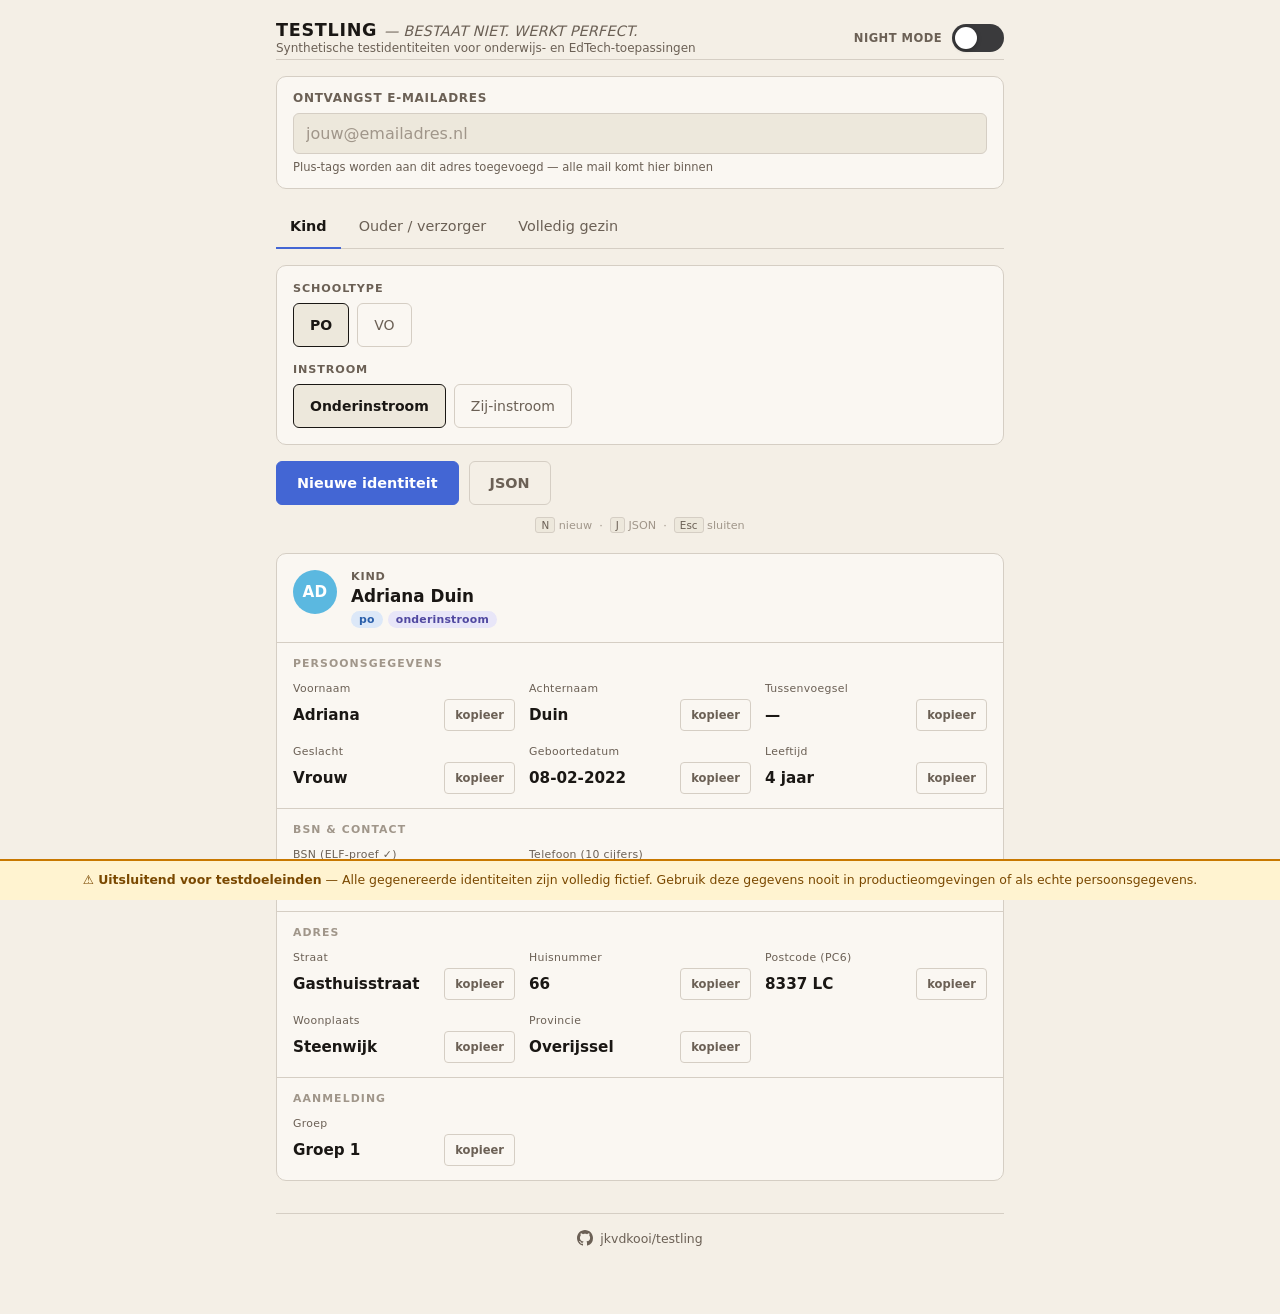
==== index.html @ 6136b70b "initial webapp" ====
<!DOCTYPE html>
<html lang="nl">
<head>
  <meta charset="UTF-8">
  <meta name="viewport" content="width=device-width, initial-scale=1.0">
  <meta name="description" content="Testling — Synthetische Nederlandse testidentiteiten voor onderwijs- en EdTech-toepassingen. Uitsluitend bedoeld voor testdoeleinden.">
  <meta name="theme-color" content="#111214">
  <meta name="color-scheme" content="dark">

  <!-- PWA / iOS -->
  <meta name="mobile-web-app-capable" content="yes">
  <meta name="apple-mobile-web-app-capable" content="yes">
  <meta name="apple-mobile-web-app-status-bar-style" content="black-translucent">
  <meta name="apple-mobile-web-app-title" content="Testling">

  <title>Testling — Bestaat niet. Werkt perfect.</title>
  <link rel="stylesheet" href="style.css">
  <script>
    // Thema instellen vóór eerste render — voorkomt flash
    document.documentElement.dataset.thema =
      localStorage.getItem('testling_thema') ||
      ((new Date().getHours() >= 19 || new Date().getHours() < 7)
        ? 'donker'
        : (window.matchMedia('(prefers-color-scheme: dark)').matches ? 'donker' : 'licht'));
  </script>
</head>
<body>

<div class="wrapper">

  <!-- Koptekst -->
  <header class="app-header">
    <div>
      <h1 class="app-titel">Testling <span class="app-tagline">— Bestaat niet. Werkt perfect.</span></h1>
      <p class="app-subtitel">Synthetische testidentiteiten voor onderwijs- en EdTech-toepassingen</p>
    </div>
    <label class="thema-toggle" aria-label="Night mode">
      <input type="checkbox" id="btnThema" class="thema-toggle__input">
      <span class="thema-toggle__label">Night mode</span>
      <span class="thema-toggle__track" aria-hidden="true">
        <span class="thema-toggle__knop"></span>
      </span>
    </label>
  </header>

  <main>

  <!-- E-mail configuratie -->
  <div class="email-config">
    <label for="basisEmail">Ontvangst e-mailadres</label>
    <input
      type="email"
      id="basisEmail"
      placeholder="jouw@emailadres.nl"
      autocomplete="email"
      inputmode="email"
      spellcheck="false"
    >
    <p class="email-hint">
      Plus-tags worden aan dit adres toegevoegd — alle mail komt hier binnen
    </p>
  </div>

  <!-- Tabs -->
  <nav class="tabs" role="tablist" aria-label="Identiteitstype">
    <button class="tab tab--actief" role="tab" data-tab="kind"  aria-selected="true">Kind</button>
    <button class="tab"             role="tab" data-tab="ouder" aria-selected="false">Ouder / verzorger</button>
    <button class="tab"             role="tab" data-tab="gezin" aria-selected="false">Volledig gezin</button>
  </nav>

  <!-- Opties -->
  <div class="opties-kaart" role="group" aria-label="Opties">

    <!-- Schooltype -->
    <div class="optie-groep optie-groep--school" id="grpSchooltype">
      <span class="optie-label">Schooltype</span>
      <div class="toggle-groep" role="group" aria-label="Schooltype">
        <button class="toggle toggle--actief" data-groep="schooltype" data-waarde="po" aria-pressed="true">PO</button>
        <button class="toggle"                data-groep="schooltype" data-waarde="vo" aria-pressed="false">VO</button>
      </div>
    </div>

    <!-- Instroom -->
    <div class="optie-groep optie-groep--school" id="grpInstroom">
      <span class="optie-label">Instroom</span>
      <div class="toggle-groep" role="group" aria-label="Instroomtype">
        <button class="toggle toggle--actief" data-groep="instroom" data-waarde="onder" aria-pressed="true">Onderinstroom</button>
        <button class="toggle"                data-groep="instroom" data-waarde="zij"   aria-pressed="false">Zij-instroom</button>
      </div>
    </div>

    <!-- Aantal ouders (alleen gezin) -->
    <div class="optie-groep optie-groep--gezin" id="grpOuders" hidden>
      <span class="optie-label">Aantal ouders</span>
      <div class="toggle-groep" role="group" aria-label="Aantal ouders">
        <button class="toggle"                data-groep="ouders" data-waarde="1" aria-pressed="false">1 ouder</button>
        <button class="toggle toggle--actief" data-groep="ouders" data-waarde="2" aria-pressed="true">2 ouders</button>
      </div>
    </div>

    <!-- Biologische koppeling (alleen gezin) -->
    <div class="optie-groep optie-groep--gezin" id="grpBiologisch" hidden>
      <span class="optie-label">Biologische koppeling</span>
      <div class="toggle-groep" role="group" aria-label="Biologische koppeling">
        <button class="toggle toggle--actief" data-groep="biologisch" data-waarde="ja"  aria-pressed="true">Biologisch</button>
        <button class="toggle"                data-groep="biologisch" data-waarde="nee" aria-pressed="false">Niet-biologisch</button>
      </div>
    </div>

  </div>

  <!-- Actie-knoppen boven output -->
  <div class="acties">
    <button id="btnNieuw" class="btn btn--primair">Nieuwe identiteit</button>
    <button id="btnJSON"  class="btn btn--secundair">JSON</button>
  </div>

  <!-- Toetsenbord-hint (verborgen op touch-apparaten via CSS niet nodig; gewoon tonen) -->
  <p class="keyboard-hint" aria-hidden="true">
    <kbd>N</kbd> nieuw &nbsp;·&nbsp; <kbd>J</kbd> JSON &nbsp;·&nbsp; <kbd>Esc</kbd> sluiten
  </p>

  <!-- Output -->
  <section id="output" aria-live="polite" aria-label="Gegenereerde identiteit">
    <!-- Kaarten worden hier door main.js ingevuld -->
  </section>

  </main>

  <!-- Footer -->
  <footer class="app-footer">
    <a
      href="https://github.com/jkvdkooi/testling"
      class="footer-link"
      target="_blank"
      rel="noopener noreferrer"
    >
      <svg class="footer-icon" viewBox="0 0 16 16" aria-hidden="true" focusable="false">
        <path d="M8 0C3.58 0 0 3.58 0 8c0 3.54 2.29 6.53 5.47 7.59.4.07.55-.17.55-.38
          0-.19-.01-.82-.01-1.49-2.01.37-2.53-.49-2.69-.94-.09-.23-.48-.94-.82-1.13
          -.28-.15-.68-.52-.01-.53.63-.01 1.08.58 1.23.82.72 1.21 1.87.87 2.33.66
          .07-.52.28-.87.51-1.07-1.78-.2-3.64-.89-3.64-3.95 0-.87.31-1.59.82-2.15
          -.08-.2-.36-1.02.08-2.12 0 0 .67-.21 2.2.82.64-.18 1.32-.27 2-.27
          .68 0 1.36.09 2 .27 1.53-1.04 2.2-.82 2.2-.82.44 1.1.16 1.92.08 2.12
          .51.56.82 1.27.82 2.15 0 3.07-1.87 3.75-3.65 3.95.29.25.54.73.54 1.48
          0 1.07-.01 1.93-.01 2.2 0 .21.15.46.55.38A8.013 8.013 0 0016 8c0-4.42-3.58-8-8-8z"/>
      </svg>
      jkvdkooi/testling
    </a>
  </footer>

</div><!-- /wrapper -->

<!-- Productiewaarschuwing -->
<div class="productie-waarschuwing" role="note">
  <strong>⚠ Uitsluitend voor testdoeleinden</strong> — Alle gegenereerde identiteiten zijn volledig fictief. Gebruik deze gegevens nooit in productieomgevingen of als echte persoonsgegevens.
</div>

<!-- JSON-modal -->
<div
  id="jsonModal"
  class="modal-overlay"
  role="dialog"
  aria-modal="true"
  aria-labelledby="jsonModalTitel"
  aria-hidden="true"
  hidden
>
  <div class="modal">
    <div class="modal-header">
      <h2 id="jsonModalTitel">JSON</h2>
      <button id="jsonSluit" class="modal-sluit" aria-label="Sluiten">✕</button>
    </div>
    <div class="modal-body">
      <pre id="jsonTekst" class="modal-json"></pre>
    </div>
    <div class="modal-footer">
      <button id="jsonKopieer" class="btn btn--primair">Kopieer JSON</button>
    </div>
  </div>
</div>

<script type="module" src="src/main.js"></script>
</body>
</html>
---- style.css ----
/* ============================================================
   Testling — stylesheet
   Mobile-first · Dark theme · Cross-browser
   ============================================================ */

/* ── Custom properties ──────────────────────────────────────── */
:root {
  color-scheme: dark light;

  --bg:           #111214;
  --surface:      #1a1c20;
  --surface-2:    #22252b;
  --border:       #2c2f38;
  --text:         #e8eaf0;
  --text-muted:   #7b8090;
  --text-dim:     #4a4f5e;
  --accent:       #5b7cf6;
  --accent-hover: #4a68e0;
  --success:      #3ecf8e;
  --danger:       #e05b5b;

  --radius:    10px;
  --radius-sm:  6px;
  --radius-xs:  4px;

  --font: -apple-system, BlinkMacSystemFont, 'Segoe UI', system-ui,
          'Helvetica Neue', Arial, sans-serif;

  --max-breedte: 760px;
  --pad:         16px;
}

/* ── Licht thema (zand/warm) ─────────────────────────────────── */
[data-thema="licht"] {
  color-scheme: light;

  --bg:           #f4efe6;
  --surface:      #faf7f2;
  --surface-2:    #ede8dc;
  --border:       #d5cec4;
  --text:         #1a1714;
  --text-muted:   #6b6055;
  --text-dim:     #a0968a;
  --accent:       #4366d4;
  --accent-hover: #3356c4;
  --success:      #1a8a5e;
  --danger:       #c03030;
}

/* ── Reset ───────────────────────────────────────────────────── */
*, *::before, *::after { box-sizing: border-box; margin: 0; padding: 0; }

/* Zorg dat [hidden] altijd wint, ook van display:flex regels */
[hidden] { display: none !important; }

html {
  font-size: 16px;
  -webkit-text-size-adjust: 100%;
  text-size-adjust: 100%;
  scroll-behavior: smooth;
}

body {
  font-family: var(--font);
  background: var(--bg);
  color: var(--text);
  min-height: 100dvh;
  padding-bottom: 60px; /* ruimte voor vaste productiewaarschuwing */
}

/* ── Layout wrapper ──────────────────────────────────────────── */
.wrapper {
  max-width: var(--max-breedte);
  margin: 0 auto;
  padding: 0 var(--pad);
}

/* ── Koptekst ────────────────────────────────────────────────── */
.app-header {
  padding: 20px 0 4px;
  border-bottom: 1px solid var(--border);
  margin-bottom: 0;
  display: flex;
  align-items: center;
  justify-content: space-between;
  gap: 12px;
}

.app-titel {
  font-size: 1.1rem;
  font-weight: 700;
  letter-spacing: .04em;
  color: var(--text);
  text-transform: uppercase;
}

.app-tagline {
  font-size: .9rem;
  font-weight: 500;
  font-style: italic;
  color: var(--text-muted);
  letter-spacing: .01em;
}

.app-subtitel {
  font-size: .75rem;
  color: var(--text-muted);
  margin-top: 1px;
}

.thema-toggle {
  display: flex;
  align-items: center;
  gap: 10px;
  cursor: pointer;
  flex-shrink: 0;
  user-select: none;
}

.thema-toggle__input {
  position: absolute;
  opacity: 0;
  width: 0;
  height: 0;
  pointer-events: none;
}

.thema-toggle__label {
  font-size: .72rem;
  font-weight: 600;
  letter-spacing: .04em;
  color: var(--text-muted);
  text-transform: uppercase;
  white-space: nowrap;
}

.thema-toggle__track {
  position: relative;
  display: inline-flex;
  width: 52px;
  height: 28px;
  border-radius: 14px;
  background: #3a3a3c;
  transition: background .25s;
  flex-shrink: 0;
}

.thema-toggle__knop {
  position: absolute;
  top: 3px;
  left: 3px;
  width: 22px;
  height: 22px;
  border-radius: 50%;
  background: #fff;
  box-shadow: 0 1px 4px rgba(0,0,0,.35);
  transition: transform .25s cubic-bezier(.4,0,.2,1);
  display: flex;
  align-items: center;
  justify-content: center;
}

/* Checked = donker thema: knop schuift rechts, track groen */
.thema-toggle__input:checked ~ .thema-toggle__track {
  background: #30a46c;
}

.thema-toggle__input:checked ~ .thema-toggle__track .thema-toggle__knop {
  transform: translateX(24px);
}

.thema-toggle:hover .thema-toggle__track {
  filter: brightness(1.1);
}

.thema-toggle__input:focus-visible ~ .thema-toggle__track {
  outline: 2px solid var(--accent);
  outline-offset: 2px;
}

/* ── E-mail configuratie ─────────────────────────────────────── */
.email-config {
  background: var(--surface);
  border: 1px solid var(--border);
  border-radius: var(--radius);
  padding: 14px 16px;
  margin-top: 16px;
}

.email-config label {
  display: block;
  font-size: .75rem;
  font-weight: 600;
  color: var(--text-muted);
  text-transform: uppercase;
  letter-spacing: .06em;
  margin-bottom: 8px;
}

.email-config input[type="email"] {
  width: 100%;
  background: var(--surface-2);
  border: 1px solid var(--border);
  border-radius: var(--radius-sm);
  color: var(--text);
  font-family: var(--font);
  font-size: 1rem;
  padding: 10px 12px;
  outline: none;
  -webkit-appearance: none;
  appearance: none;
  transition: border-color .15s;
}

.email-config input[type="email"]:focus {
  border-color: var(--accent);
}

.email-config input[type="email"]::placeholder {
  color: var(--text-dim);
}

.email-hint {
  font-size: .72rem;
  color: var(--text-muted);
  margin-top: 6px;
}

/* ── Tabs ────────────────────────────────────────────────────── */
.tabs {
  display: flex;
  gap: 4px;
  margin-top: 16px;
  border-bottom: 1px solid var(--border);
  padding-bottom: 0;
}

.tab {
  background: none;
  border: none;
  border-bottom: 2px solid transparent;
  color: var(--text-muted);
  cursor: pointer;
  font-family: var(--font);
  font-size: .9rem;
  font-weight: 500;
  padding: 10px 14px 11px;
  margin-bottom: -1px;
  border-radius: var(--radius-xs) var(--radius-xs) 0 0;
  transition: color .15s, border-color .15s;
  white-space: nowrap;
  -webkit-tap-highlight-color: transparent;
  min-height: 44px; /* touch target */
}

.tab:hover { color: var(--text); }

.tab--actief {
  color: var(--text);
  border-bottom-color: var(--accent);
  font-weight: 600;
}

/* ── Opties-kaart ────────────────────────────────────────────── */
.opties-kaart {
  background: var(--surface);
  border: 1px solid var(--border);
  border-radius: var(--radius);
  padding: 16px;
  margin-top: 16px;
  display: flex;
  flex-direction: column;
  gap: 16px;
}

.optie-groep {
  display: flex;
  flex-direction: column;
  gap: 8px;
}

.optie-label {
  font-size: .7rem;
  font-weight: 700;
  letter-spacing: .08em;
  color: var(--text-muted);
  text-transform: uppercase;
}

/* Toggle-knoppen */
.toggle-groep {
  display: flex;
  flex-wrap: wrap;
  gap: 8px;
}

.toggle {
  background: none;
  border: 1px solid var(--border);
  border-radius: var(--radius-sm);
  color: var(--text-muted);
  cursor: pointer;
  font-family: var(--font);
  font-size: .875rem;
  font-weight: 500;
  padding: 8px 16px;
  min-height: 44px;
  transition: background .15s, border-color .15s, color .15s;
  -webkit-tap-highlight-color: transparent;
}

.toggle:hover {
  border-color: var(--text-muted);
  color: var(--text);
}

.toggle--actief {
  background: var(--surface-2);
  border-color: var(--text);
  color: var(--text);
  font-weight: 600;
}

/* ── Actie-knoppen ───────────────────────────────────────────── */
.acties {
  display: flex;
  gap: 10px;
  margin-top: 16px;
  flex-wrap: wrap;
}

.btn {
  border: 1px solid var(--border);
  border-radius: var(--radius-sm);
  cursor: pointer;
  font-family: var(--font);
  font-size: .9rem;
  font-weight: 600;
  padding: 11px 20px;
  min-height: 44px;
  transition: background .15s, border-color .15s, color .15s;
  -webkit-tap-highlight-color: transparent;
}

.btn--primair {
  background: var(--accent);
  border-color: var(--accent);
  color: #fff;
}

.btn--primair:hover {
  background: var(--accent-hover);
  border-color: var(--accent-hover);
}

.btn--secundair {
  background: none;
  color: var(--text-muted);
}

.btn--secundair:hover {
  border-color: var(--text-muted);
  color: var(--text);
}

/* ── Identiteitskaarten ──────────────────────────────────────── */
#output {
  margin-top: 20px;
  display: flex;
  flex-direction: column;
  gap: 16px;
}

.kaart {
  background: var(--surface);
  border: 1px solid var(--border);
  border-radius: var(--radius);
  overflow: hidden;
}

/* Kaart-header */
.kaart-header {
  display: flex;
  align-items: flex-start;
  gap: 14px;
  padding: 16px 16px 14px;
  border-bottom: 1px solid var(--border);
}

.avatar {
  width: 44px;
  height: 44px;
  border-radius: 50%;
  display: flex;
  align-items: center;
  justify-content: center;
  font-size: .95rem;
  font-weight: 700;
  color: #fff;
  flex-shrink: 0;
  letter-spacing: .02em;
  user-select: none;
}

.kaart-header-info {
  display: flex;
  flex-direction: column;
  gap: 3px;
  min-width: 0;
}

.kaart-type {
  font-size: .7rem;
  font-weight: 600;
  letter-spacing: .07em;
  color: var(--text-muted);
  text-transform: uppercase;
}

.kaart-naam {
  font-size: 1.05rem;
  font-weight: 700;
  color: var(--text);
  white-space: nowrap;
  overflow: hidden;
  text-overflow: ellipsis;
}

.kaart-badges {
  display: flex;
  flex-wrap: wrap;
  gap: 5px;
  margin-top: 2px;
}

.badge {
  font-size: .68rem;
  font-weight: 600;
  padding: 2px 8px;
  border-radius: 20px;
  text-transform: lowercase;
  letter-spacing: .02em;
}

.badge--school   { background: #1e3a5f; color: #6aa3f5; }
.badge--instroom { background: #2a2a40; color: #9a8cf0; }
.badge--relatie  { background: #1e3a2e; color: #5ecb8a; }

/* Kaart-secties */
.kaart-sectie {
  padding: 14px 16px;
  border-bottom: 1px solid var(--border);
}

.kaart-sectie:last-child {
  border-bottom: none;
}

.sectie-titel {
  display: block;
  font-size: .68rem;
  font-weight: 700;
  letter-spacing: .1em;
  color: var(--text-dim);
  text-transform: uppercase;
  margin-bottom: 12px;
}

/* Veld-grid: 1 kolom op mobiel */
.veld-grid {
  display: grid;
  grid-template-columns: 1fr;
  gap: 14px;
}

/* 3 kolommen op grotere schermen */
@media (min-width: 560px) {
  .veld-grid {
    grid-template-columns: repeat(3, 1fr);
  }
  .veld--vol {
    grid-column: 1 / -1;
  }
}

.veld {
  display: flex;
  flex-direction: column;
  gap: 4px;
  min-width: 0;
}

.veld-label {
  font-size: .68rem;
  color: var(--text-muted);
  letter-spacing: .03em;
}

.veld-rij {
  display: flex;
  align-items: center;
  gap: 8px;
  min-width: 0;
}

.veld-waarde {
  font-size: .95rem;
  font-weight: 600;
  color: var(--text);
  flex: 1;
  min-width: 0;
  overflow-wrap: break-word;
  word-break: break-all;
}

/* Kopieer-knoppen */
.kopieer-btn {
  background: none;
  border: 1px solid var(--border);
  border-radius: var(--radius-xs);
  color: var(--text-muted);
  cursor: pointer;
  font-family: var(--font);
  font-size: .72rem;
  font-weight: 600;
  padding: 4px 10px;
  white-space: nowrap;
  flex-shrink: 0;
  transition: background .12s, border-color .12s, color .12s;
  min-height: 32px;
  -webkit-tap-highlight-color: transparent;
}

.kopieer-btn:hover {
  border-color: var(--text-muted);
  color: var(--text);
}

.kopieer-btn.gekopieerd {
  background: #1a3d2b;
  border-color: var(--success);
  color: var(--success);
}

.kopieer-btn.fout {
  background: #3d1a1a;
  border-color: var(--danger);
  color: var(--danger);
}

/* ── JSON-modal ───────────────────────────────────────────────── */
.modal-overlay {
  position: fixed;
  inset: 0;
  background: rgba(0, 0, 0, .7);
  display: flex;
  align-items: flex-end; /* onderaan op mobiel */
  justify-content: center;
  z-index: 100;
  padding: 0;
}

@media (min-width: 560px) {
  .modal-overlay {
    align-items: center;
    padding: 20px;
  }
}

.modal {
  background: var(--surface);
  border: 1px solid var(--border);
  border-radius: var(--radius) var(--radius) 0 0;
  width: 100%;
  max-width: var(--max-breedte);
  max-height: 80dvh;
  display: flex;
  flex-direction: column;
}

@media (min-width: 560px) {
  .modal {
    border-radius: var(--radius);
    max-height: 75vh;
  }
}

.modal-header {
  display: flex;
  align-items: center;
  justify-content: space-between;
  padding: 14px 16px;
  border-bottom: 1px solid var(--border);
  flex-shrink: 0;
}

.modal-header h2 {
  font-size: .9rem;
  font-weight: 600;
}

.modal-sluit {
  background: none;
  border: none;
  color: var(--text-muted);
  cursor: pointer;
  font-size: 1.3rem;
  line-height: 1;
  padding: 4px 8px;
  border-radius: var(--radius-xs);
  min-height: 36px;
  min-width: 36px;
  display: flex;
  align-items: center;
  justify-content: center;
}

.modal-sluit:hover { color: var(--text); }

.modal-body {
  overflow-y: auto;
  flex: 1;
  padding: 14px 16px;
  overscroll-behavior: contain;
}

.modal-json {
  font-family: 'SFMono-Regular', Consolas, 'Liberation Mono', Menlo, monospace;
  font-size: .78rem;
  line-height: 1.6;
  color: var(--text);
  white-space: pre-wrap;
  word-break: break-all;
}

.modal-footer {
  display: flex;
  justify-content: flex-end;
  padding: 12px 16px;
  border-top: 1px solid var(--border);
  flex-shrink: 0;
}

/* ── Scheidingslijn ───────────────────────────────────────────── */
.scheidingslijn {
  height: 1px;
  background: var(--border);
  margin: 0 16px;
}

/* ── Toetsenbord-hint ────────────────────────────────────────── */
.keyboard-hint {
  font-size: .7rem;
  color: var(--text-dim);
  text-align: center;
  margin-top: 12px;
  user-select: none;
}

kbd {
  display: inline-block;
  background: var(--surface-2);
  border: 1px solid var(--border);
  border-radius: 3px;
  font-family: var(--font);
  font-size: .65rem;
  padding: 1px 5px;
  color: var(--text-muted);
}

/* ── Focus zichtbaarheid (toegankelijkheid) ──────────────────── */
:focus-visible {
  outline: 2px solid var(--accent);
  outline-offset: 2px;
}

/* ── Scrollbar ───────────────────────────────────────────────── */
/* Standaard (Firefox, Chrome 121+) */
* {
  scrollbar-width: thin;
  scrollbar-color: var(--border) transparent;
}

/* Webkit/Blink fallback */
::-webkit-scrollbar { width: 6px; height: 6px; }
::-webkit-scrollbar-track { background: transparent; }
::-webkit-scrollbar-thumb { background: var(--border); border-radius: 3px; }

/* ── App-footer ───────────────────────────────────────────────── */
.app-footer {
  margin-top: 32px;
  padding: 16px 0 8px;
  border-top: 1px solid var(--border);
  display: flex;
  justify-content: center;
}

.footer-link {
  display: inline-flex;
  align-items: center;
  gap: 7px;
  color: var(--text-muted);
  font-size: .78rem;
  font-weight: 500;
  text-decoration: none;
  transition: color .15s;
}

.footer-link:hover {
  color: var(--text);
}

.footer-icon {
  width: 16px;
  height: 16px;
  fill: currentColor;
  flex-shrink: 0;
}

/* ── Productiewaarschuwing ───────────────────────────────── */
.productie-waarschuwing {
  background: #2a1a00;
  border-top: 2px solid #c87800;
  color: #f0a830;
  font-size: .78rem;
  line-height: 1.5;
  padding: 10px 16px;
  text-align: center;
  position: fixed;
  bottom: 0;
  left: 0;
  right: 0;
  z-index: 50;
}

.productie-waarschuwing strong {
  font-weight: 700;
}

/* ── Licht thema — component-overrides ──────────────────────── */
[data-thema="licht"] .badge--school   { background: #dce8f8; color: #2a5faa; }
[data-thema="licht"] .badge--instroom { background: #e8e6f8; color: #5048a0; }
[data-thema="licht"] .badge--relatie  { background: #d6f0e4; color: #1a7a4a; }

[data-thema="licht"] .kopieer-btn.gekopieerd {
  background: #d4f0e4;
  border-color: #2a9a6a;
  color: #1a6a46;
}

[data-thema="licht"] .kopieer-btn.fout {
  background: #fde0e0;
  border-color: #b03030;
  color: #802020;
}

[data-thema="licht"] .modal-overlay {
  background: rgba(0, 0, 0, .35);
}

[data-thema="licht"] .productie-waarschuwing {
  background: #fff3d0;
  color: #7a4800;
}
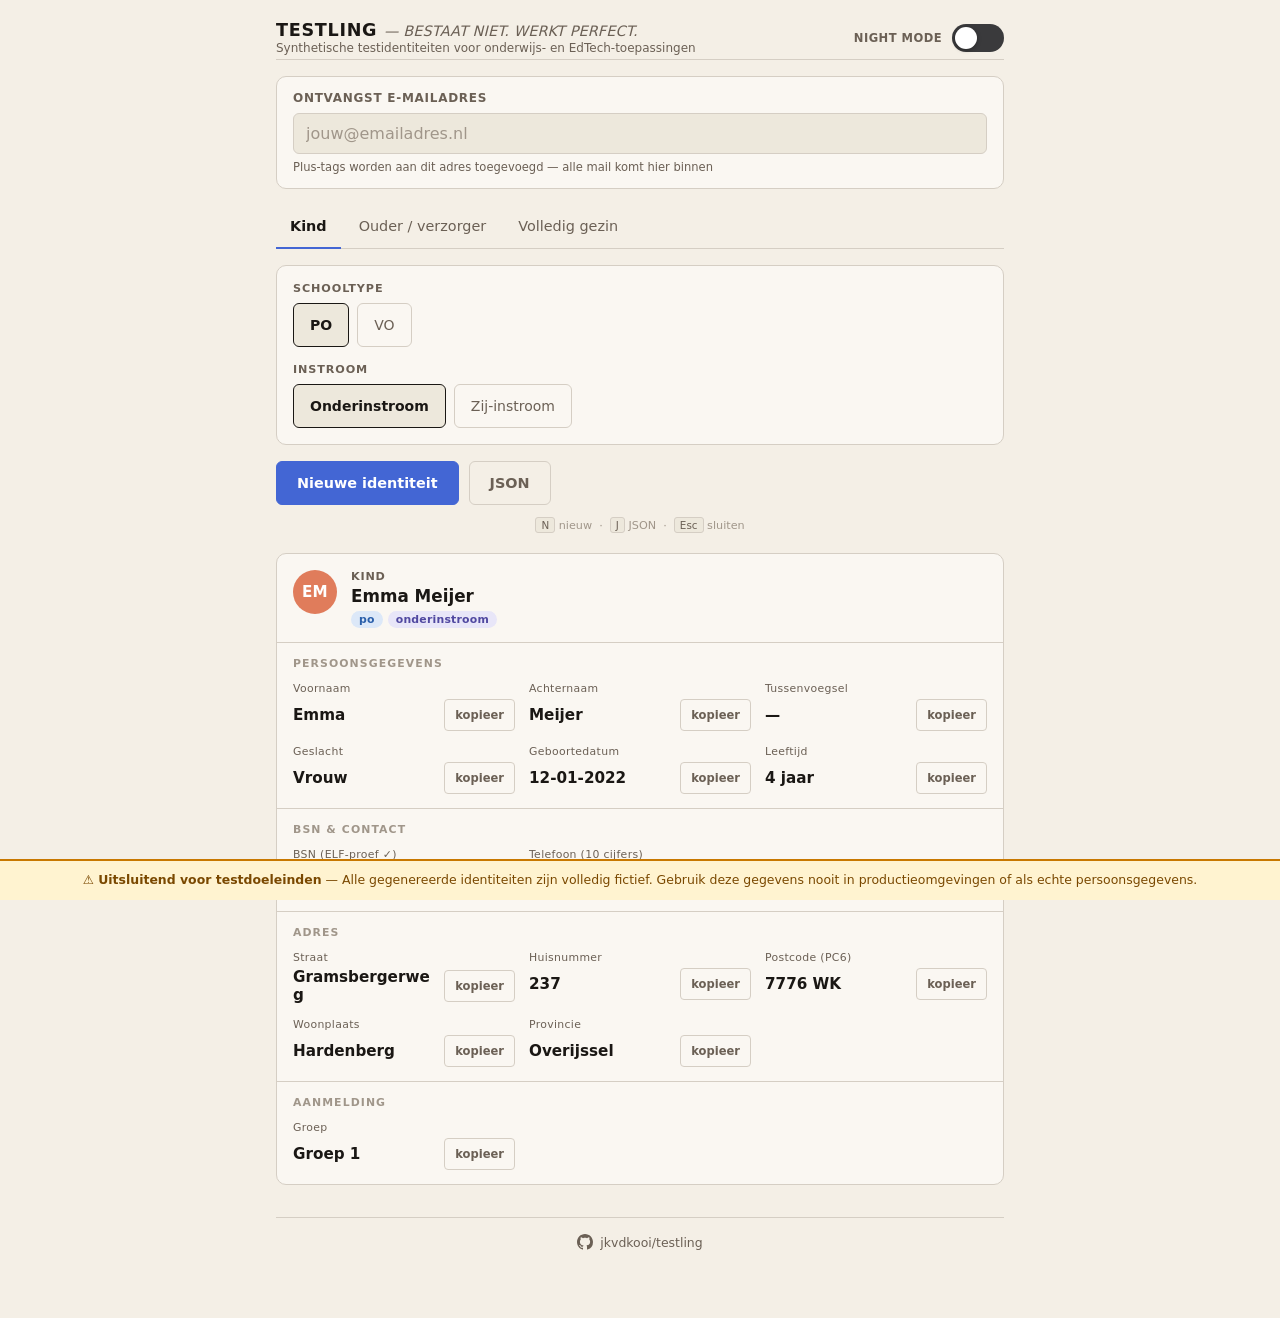
==== commit 53443a36: "fix: browser-caching afgevangen via importmap + versienummer Probleem: browser cachet ES-modules in " ====
--- a/index.html
+++ b/index.html
@@ -14,7 +14,30 @@
   <meta name="apple-mobile-web-app-title" content="Testling">
 
   <title>Testling — Bestaat niet. Werkt perfect.</title>
-  <link rel="stylesheet" href="style.css">
+  <!-- Cache-busting: verhoog v= bij elke release -->
+  <link rel="stylesheet" href="style.css?v=3">
+
+  <!-- Import map: zorgt dat browser altijd de geversioneerde modules laadt -->
+  <script type="importmap">
+  {
+    "imports": {
+      "/src/main.js":                    "/src/main.js?v=3",
+      "/src/ui/render.js":               "/src/ui/render.js?v=3",
+      "/src/ui/copy.js":                 "/src/ui/copy.js?v=3",
+      "/src/generators/person.js":       "/src/generators/person.js?v=3",
+      "/src/generators/gezin.js":        "/src/generators/gezin.js?v=3",
+      "/src/generators/bsn.js":          "/src/generators/bsn.js?v=3",
+      "/src/generators/iban.js":         "/src/generators/iban.js?v=3",
+      "/src/generators/address.js":      "/src/generators/address.js?v=3",
+      "/src/generators/phone.js":        "/src/generators/phone.js?v=3",
+      "/src/generators/email.js":        "/src/generators/email.js?v=3",
+      "/src/utils.js":                   "/src/utils.js?v=3",
+      "/data/namen.js":                  "/data/namen.js?v=3",
+      "/data/adressen.js":               "/data/adressen.js?v=3"
+    }
+  }
+  </script>
+
   <script>
     // Thema instellen vóór eerste render — voorkomt flash
     document.documentElement.dataset.thema =
@@ -180,6 +203,6 @@
   </div>
 </div>
 
-<script type="module" src="src/main.js"></script>
+<script type="module" src="src/main.js?v=3"></script>
 </body>
 </html>
--- a/style.css
+++ b/style.css
@@ -481,6 +481,21 @@
   .veld--vol {
     grid-column: 1 / -1;
   }
+
+  /* 2-kolom variant: rij 1 = BSN + Telefoon, rij 2 = IBAN + Bank */
+  .veld-grid--2col {
+    grid-template-columns: repeat(2, 1fr);
+  }
+}
+
+/* Monospace veld-waarde: voor IBAN, geen agressief afbreken */
+.veld--mono .veld-waarde {
+  font-family: 'SFMono-Regular', Consolas, 'Liberation Mono', Menlo, monospace;
+  font-size: .88rem;
+  letter-spacing: .03em;
+  word-break: normal;
+  overflow-wrap: break-word;
+  white-space: nowrap;
 }
 
 .veld {
@@ -509,8 +524,8 @@
   color: var(--text);
   flex: 1;
   min-width: 0;
-  overflow-wrap: break-word;
-  word-break: break-all;
+  overflow-wrap: anywhere;
+  word-break: normal;
 }
 
 /* Kopieer-knoppen */
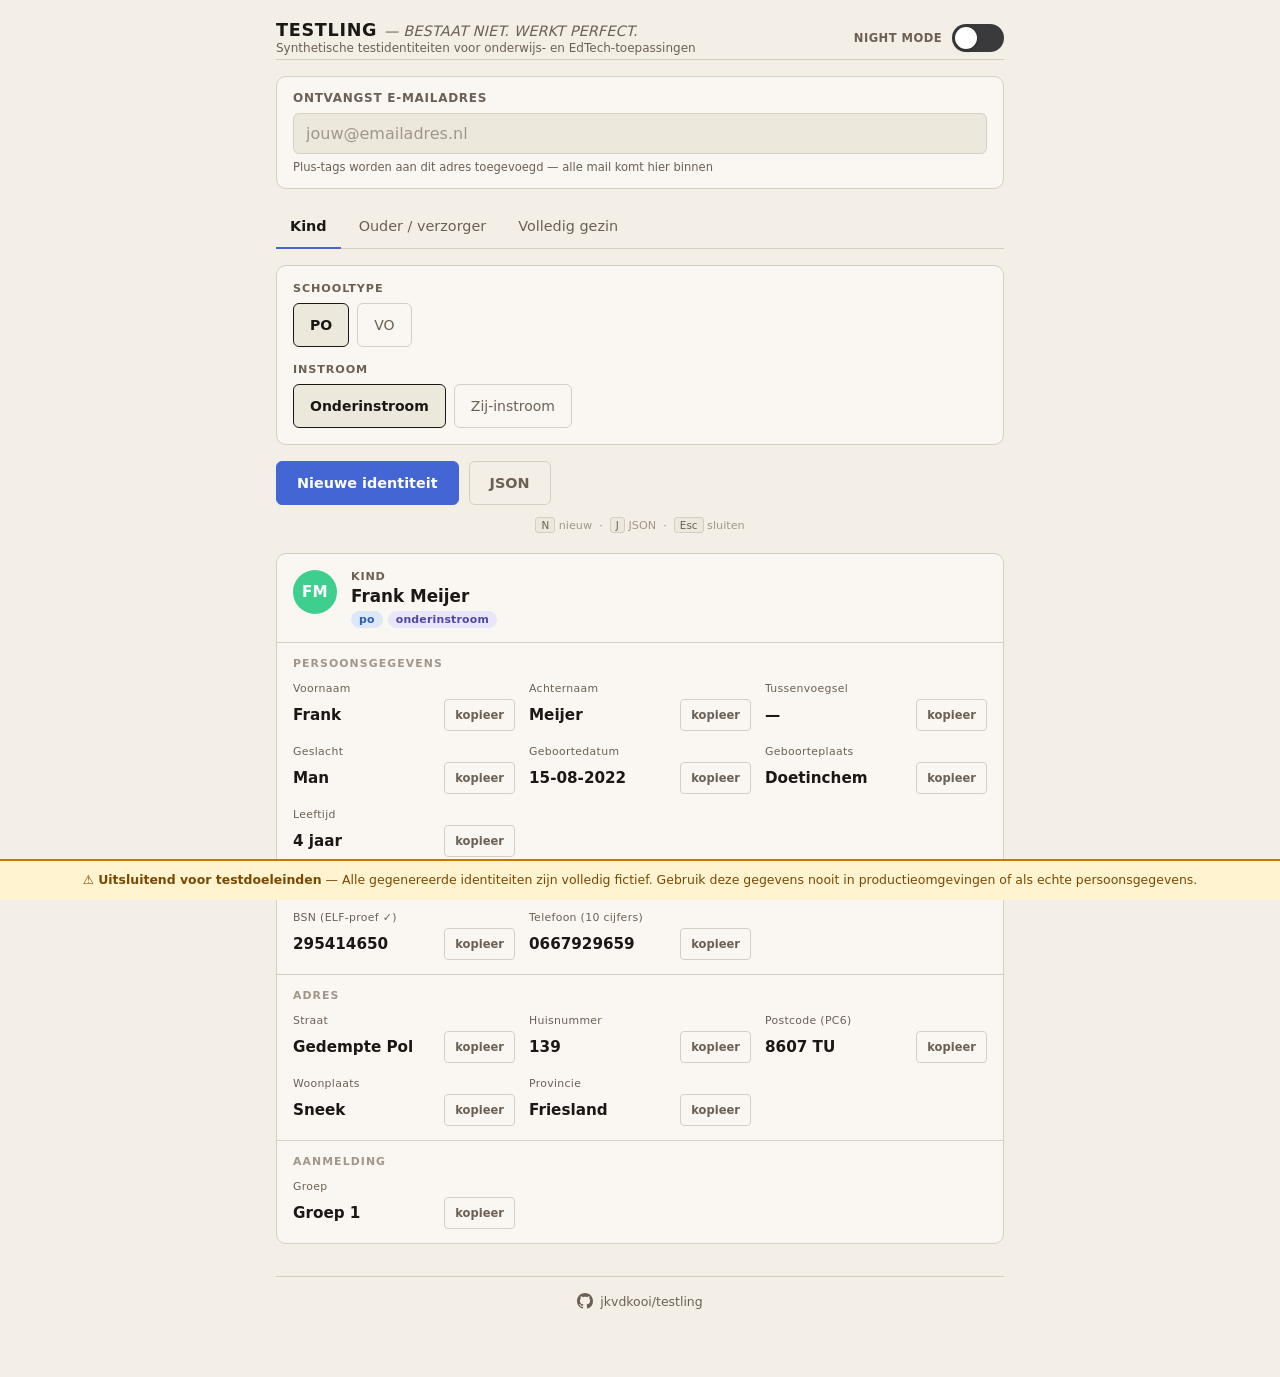
==== commit 19bec4cb: "fix: cache-bust render.js en person.js naar v=4 render.js en person.js zijn gewijzigd (geboorteplaat" ====
--- a/index.html
+++ b/index.html
@@ -22,9 +22,9 @@
   {
     "imports": {
       "/src/main.js":                    "/src/main.js?v=3",
-      "/src/ui/render.js":               "/src/ui/render.js?v=3",
+      "/src/ui/render.js":               "/src/ui/render.js?v=4",
       "/src/ui/copy.js":                 "/src/ui/copy.js?v=3",
-      "/src/generators/person.js":       "/src/generators/person.js?v=3",
+      "/src/generators/person.js":       "/src/generators/person.js?v=4",
       "/src/generators/gezin.js":        "/src/generators/gezin.js?v=3",
       "/src/generators/bsn.js":          "/src/generators/bsn.js?v=3",
       "/src/generators/iban.js":         "/src/generators/iban.js?v=3",
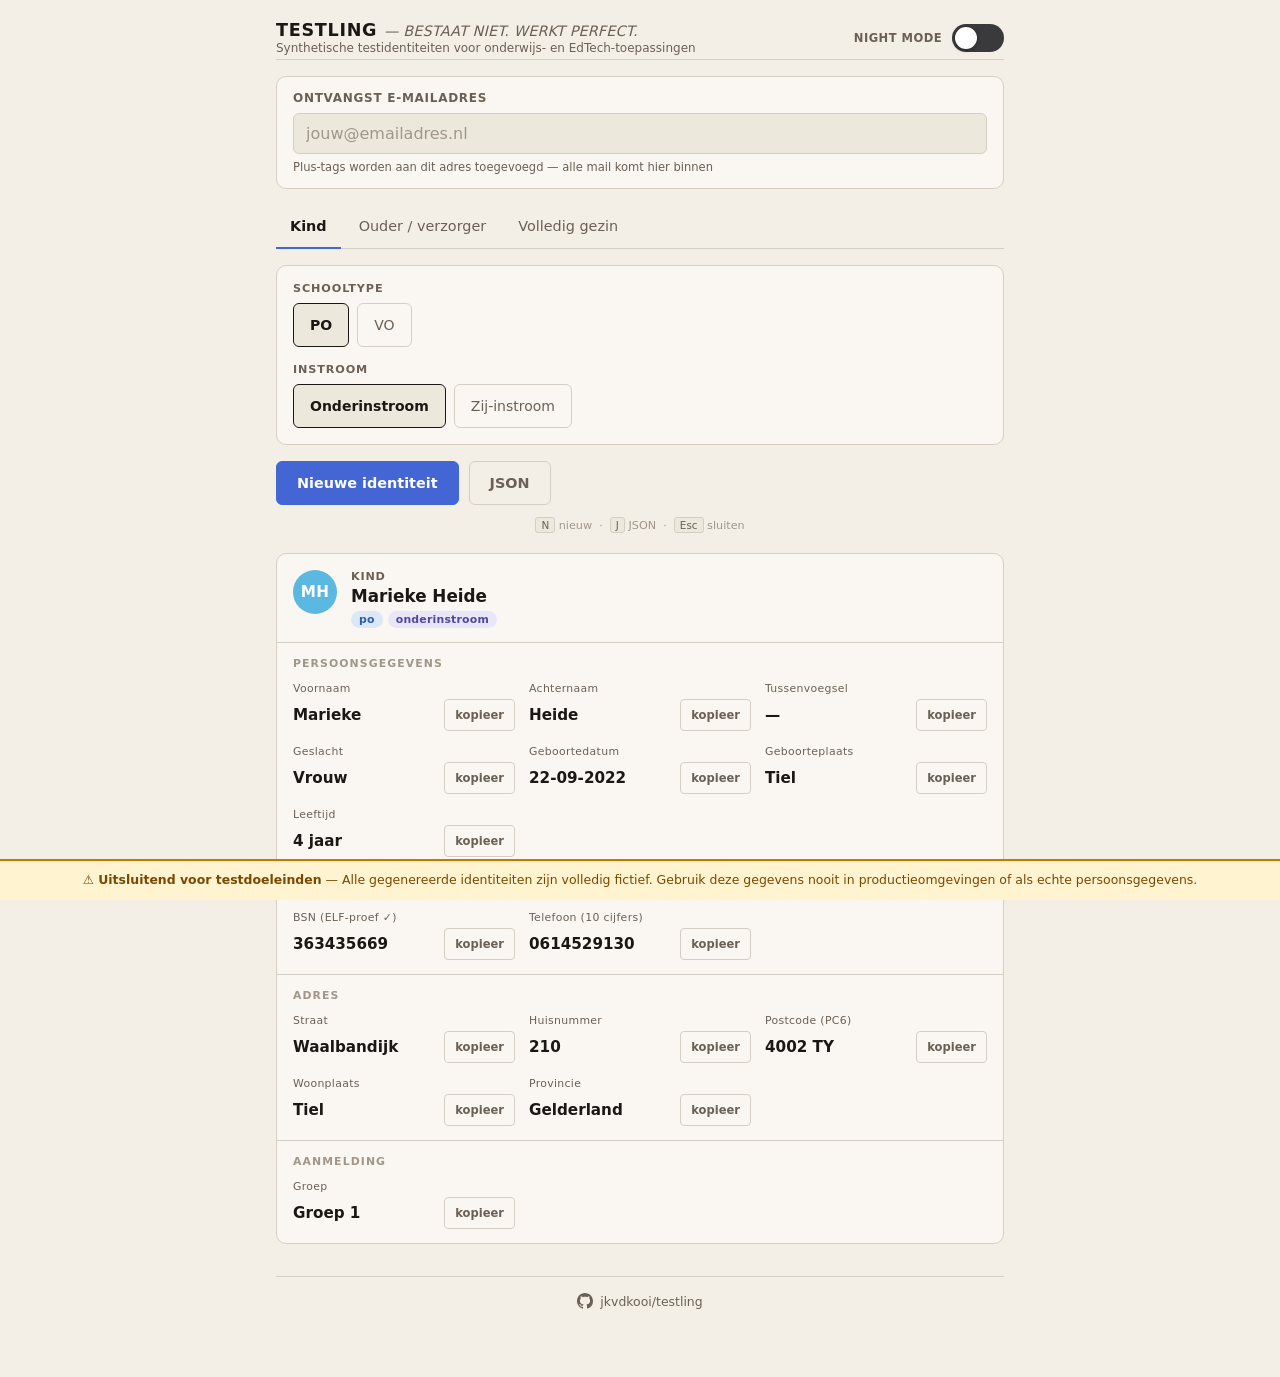
==== commit 561385aa: "feat: sessie-geschiedenis tabbladen op index + leerlinq - Elke keer dat een nieuw gezin/kind/ouder g" ====
--- a/index.html
+++ b/index.html
@@ -21,7 +21,7 @@
   <script type="importmap">
   {
     "imports": {
-      "/src/main.js":                    "/src/main.js?v=3",
+      "/src/main.js":                    "/src/main.js?v=4",
       "/src/ui/render.js":               "/src/ui/render.js?v=4",
       "/src/ui/copy.js":                 "/src/ui/copy.js?v=3",
       "/src/generators/person.js":       "/src/generators/person.js?v=4",
@@ -131,6 +131,9 @@
     </div>
 
   </div>
+
+  <!-- Sessie-geschiedenis tabbladen -->
+  <div id="geschiedenisTabs" class="gesch-tabs" hidden aria-label="Geschiedenis"></div>
 
   <!-- Actie-knoppen boven output -->
   <div class="acties">
--- a/style.css
+++ b/style.css
@@ -777,3 +777,45 @@
   background: #fff3d0;
   color: #7a4800;
 }
+
+/* ── Sessie-geschiedenis tabbladen ────────────────────────────────────── */
+
+.gesch-tabs {
+  display: flex;
+  gap: 6px;
+  overflow-x: auto;
+  padding-bottom: 4px;
+  margin-bottom: 12px;
+  scrollbar-width: thin;
+  scrollbar-color: var(--border) transparent;
+}
+
+.gesch-tabs::-webkit-scrollbar { height: 4px; }
+.gesch-tabs::-webkit-scrollbar-track { background: transparent; }
+.gesch-tabs::-webkit-scrollbar-thumb { background: var(--border); border-radius: 2px; }
+
+.gesch-tab {
+  flex-shrink: 0;
+  padding: 4px 12px;
+  border-radius: 20px;
+  border: 1px solid var(--border);
+  background: var(--surface);
+  color: var(--text-muted);
+  font-size: .78rem;
+  font-weight: 500;
+  cursor: pointer;
+  white-space: nowrap;
+  transition: color .15s, border-color .15s, background .15s;
+}
+
+.gesch-tab:hover {
+  color: var(--text);
+  border-color: var(--accent);
+}
+
+.gesch-tab--actief {
+  background: color-mix(in srgb, var(--accent) 15%, var(--surface));
+  border-color: var(--accent);
+  color: var(--accent);
+  font-weight: 600;
+}
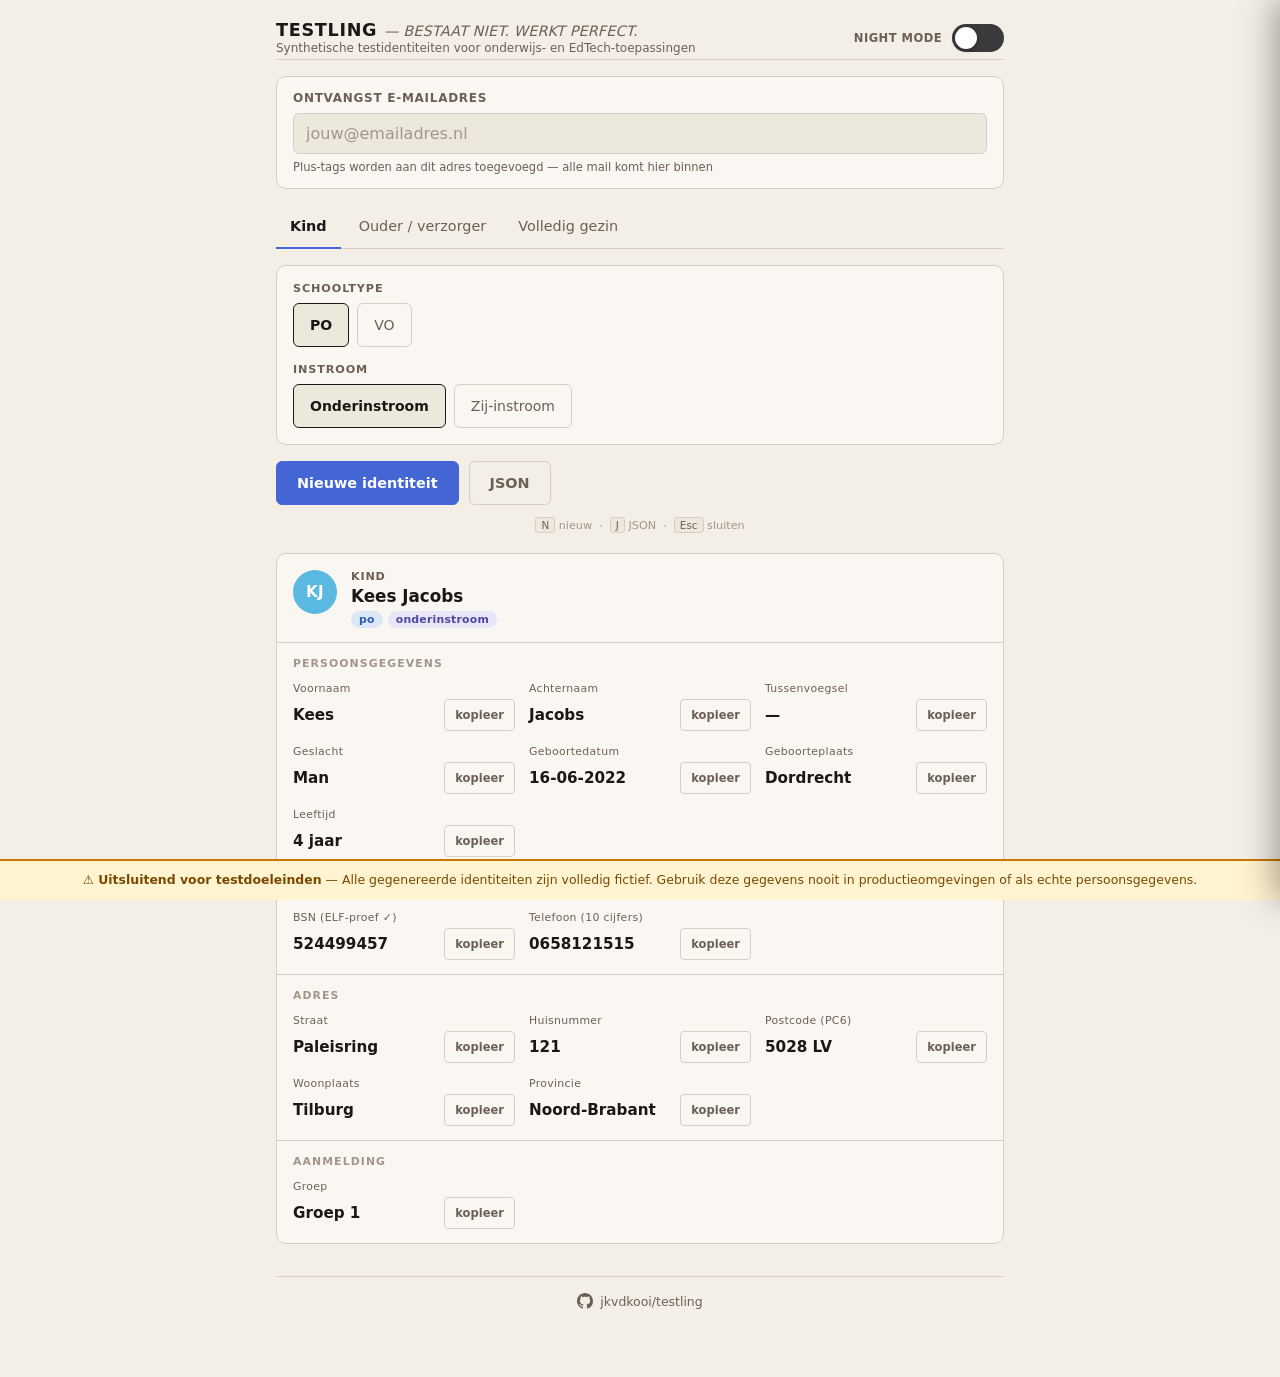
==== commit 29f9f430: "refactor: geschiedenis van pill-tabs naar sliding zijpaneel - Vervang horizontale .gesch-tabs pill-r" ====
--- a/index.html
+++ b/index.html
@@ -131,9 +131,6 @@
     </div>
 
   </div>
-
-  <!-- Sessie-geschiedenis tabbladen -->
-  <div id="geschiedenisTabs" class="gesch-tabs" hidden aria-label="Geschiedenis"></div>
 
   <!-- Actie-knoppen boven output -->
   <div class="acties">
@@ -206,6 +203,24 @@
   </div>
 </div>
 
-<script type="module" src="src/main.js?v=3"></script>
+<!-- Sessie-geschiedenis zijpaneel -->
+<div id="geschPanel" class="gesch-panel" aria-hidden="true">
+  <div class="gesch-panel-kop">
+    <span>Geschiedenis</span>
+    <button class="gesch-panel-sluit" id="btnGeschSluit" aria-label="Sluiten">&times;</button>
+  </div>
+  <ul class="gesch-panel-lijst" id="geschiedenisTabs" role="list"></ul>
+</div>
+<div class="gesch-backdrop" id="geschBackdrop"></div>
+<button class="gesch-toggle" id="btnGesch" hidden aria-label="Toon geschiedenis">
+  <svg viewBox="0 0 16 16" fill="currentColor" width="15" height="15" aria-hidden="true">
+    <path d="M8 3.5a.5.5 0 0 0-1 0V9a.5.5 0 0 0 .252.434l3.5 2a.5.5 0 0 0 .496-.868L8 8.71V3.5z"/>
+    <path d="M8 16A8 8 0 1 0 8 0a8 8 0 0 0 0 16zm7-8A7 7 0 1 1 1 8a7 7 0 0 1 14 0z"/>
+  </svg>
+  <span class="gesch-toggle-label">Geschiedenis</span>
+  <span class="gesch-toggle-badge" id="geschTeller" aria-hidden="true"></span>
+</button>
+
+<script type="module" src="src/main.js?v=4"></script>
 </body>
 </html>
--- a/style.css
+++ b/style.css
@@ -778,44 +778,173 @@
   color: #7a4800;
 }
 
-/* ── Sessie-geschiedenis tabbladen ────────────────────────────────────── */
-
-.gesch-tabs {
-  display: flex;
-  gap: 6px;
-  overflow-x: auto;
-  padding-bottom: 4px;
-  margin-bottom: 12px;
+/* ── Sessie-geschiedenis zijpaneel ────────────────────────────────────── */
+
+.gesch-toggle {
+  position: fixed;
+  right: 0;
+  top: 50%;
+  transform: translateY(-50%);
+  z-index: 900;
+  display: flex;
+  flex-direction: column;
+  align-items: center;
+  gap: 5px;
+  padding: 14px 8px;
+  background: var(--surface);
+  border: 1px solid var(--border);
+  border-right: none;
+  border-radius: 10px 0 0 10px;
+  box-shadow: -3px 0 12px rgba(0,0,0,.2);
+  cursor: pointer;
+  color: var(--text-muted);
+  transition: background .15s, box-shadow .15s, color .15s;
+}
+
+.gesch-toggle:hover {
+  background: var(--surface-2);
+  box-shadow: -3px 0 18px rgba(0,0,0,.3);
+  color: var(--text);
+}
+
+.gesch-toggle svg { display: block; }
+
+.gesch-toggle-label {
+  writing-mode: vertical-lr;
+  transform: rotate(180deg);
+  font-size: .68rem;
+  font-weight: 600;
+  letter-spacing: .07em;
+  text-transform: uppercase;
+  color: inherit;
+}
+
+.gesch-toggle-badge {
+  background: var(--accent);
+  color: #fff;
+  font-size: .65rem;
+  font-weight: 700;
+  border-radius: 20px;
+  padding: 2px 5px;
+  min-width: 18px;
+  text-align: center;
+  line-height: 1.4;
+}
+
+.gesch-backdrop {
+  display: none;
+  position: fixed;
+  inset: 0;
+  background: rgba(0,0,0,.45);
+  z-index: 950;
+}
+
+.gesch-backdrop--zichtbaar {
+  display: block;
+  animation: fadeIn .2s ease;
+}
+
+@keyframes fadeIn {
+  from { opacity: 0; }
+  to   { opacity: 1; }
+}
+
+.gesch-panel {
+  position: fixed;
+  top: 0;
+  right: 0;
+  height: 100%;
+  width: min(280px, 85vw);
+  background: var(--surface);
+  border-left: 1px solid var(--border);
+  box-shadow: -6px 0 32px rgba(0,0,0,.35);
+  z-index: 1000;
+  display: flex;
+  flex-direction: column;
+  transform: translateX(100%);
+  transition: transform .25s cubic-bezier(.4, 0, .2, 1);
+}
+
+.gesch-panel--open {
+  transform: translateX(0);
+}
+
+.gesch-panel-kop {
+  display: flex;
+  align-items: center;
+  justify-content: space-between;
+  padding: 18px 16px 14px;
+  border-bottom: 1px solid var(--border);
+  flex-shrink: 0;
+}
+
+.gesch-panel-kop > span {
+  font-size: .92rem;
+  font-weight: 700;
+  letter-spacing: .02em;
+  color: var(--text);
+}
+
+.gesch-panel-sluit {
+  display: flex;
+  align-items: center;
+  justify-content: center;
+  width: 28px;
+  height: 28px;
+  background: none;
+  border: 1px solid transparent;
+  border-radius: var(--radius-sm);
+  cursor: pointer;
+  color: var(--text-muted);
+  font-size: 1.3rem;
+  line-height: 1;
+  transition: color .15s, background .15s, border-color .15s;
+}
+
+.gesch-panel-sluit:hover {
+  color: var(--text);
+  background: var(--surface-2);
+  border-color: var(--border);
+}
+
+.gesch-panel-lijst {
+  flex: 1;
+  overflow-y: auto;
+  padding: 8px;
+  display: flex;
+  flex-direction: column;
+  gap: 3px;
+  list-style: none;
+  margin: 0;
   scrollbar-width: thin;
   scrollbar-color: var(--border) transparent;
 }
 
-.gesch-tabs::-webkit-scrollbar { height: 4px; }
-.gesch-tabs::-webkit-scrollbar-track { background: transparent; }
-.gesch-tabs::-webkit-scrollbar-thumb { background: var(--border); border-radius: 2px; }
-
-.gesch-tab {
-  flex-shrink: 0;
-  padding: 4px 12px;
-  border-radius: 20px;
-  border: 1px solid var(--border);
-  background: var(--surface);
-  color: var(--text-muted);
-  font-size: .78rem;
-  font-weight: 500;
+.gesch-item {
+  width: 100%;
+  text-align: left;
+  padding: 9px 12px;
+  border-radius: var(--radius-sm);
+  border: 1px solid transparent;
+  background: transparent;
+  color: var(--text-muted);
+  font-size: .85rem;
   cursor: pointer;
+  transition: background .12s, color .12s, border-color .12s;
   white-space: nowrap;
-  transition: color .15s, border-color .15s, background .15s;
-}
-
-.gesch-tab:hover {
-  color: var(--text);
-  border-color: var(--accent);
-}
-
-.gesch-tab--actief {
-  background: color-mix(in srgb, var(--accent) 15%, var(--surface));
-  border-color: var(--accent);
+  overflow: hidden;
+  text-overflow: ellipsis;
+}
+
+.gesch-item:hover {
+  background: var(--surface-2);
+  color: var(--text);
+  border-color: var(--border);
+}
+
+.gesch-item--actief {
+  background: color-mix(in srgb, var(--accent) 12%, var(--surface));
+  border-color: color-mix(in srgb, var(--accent) 35%, transparent);
   color: var(--accent);
   font-weight: 600;
 }
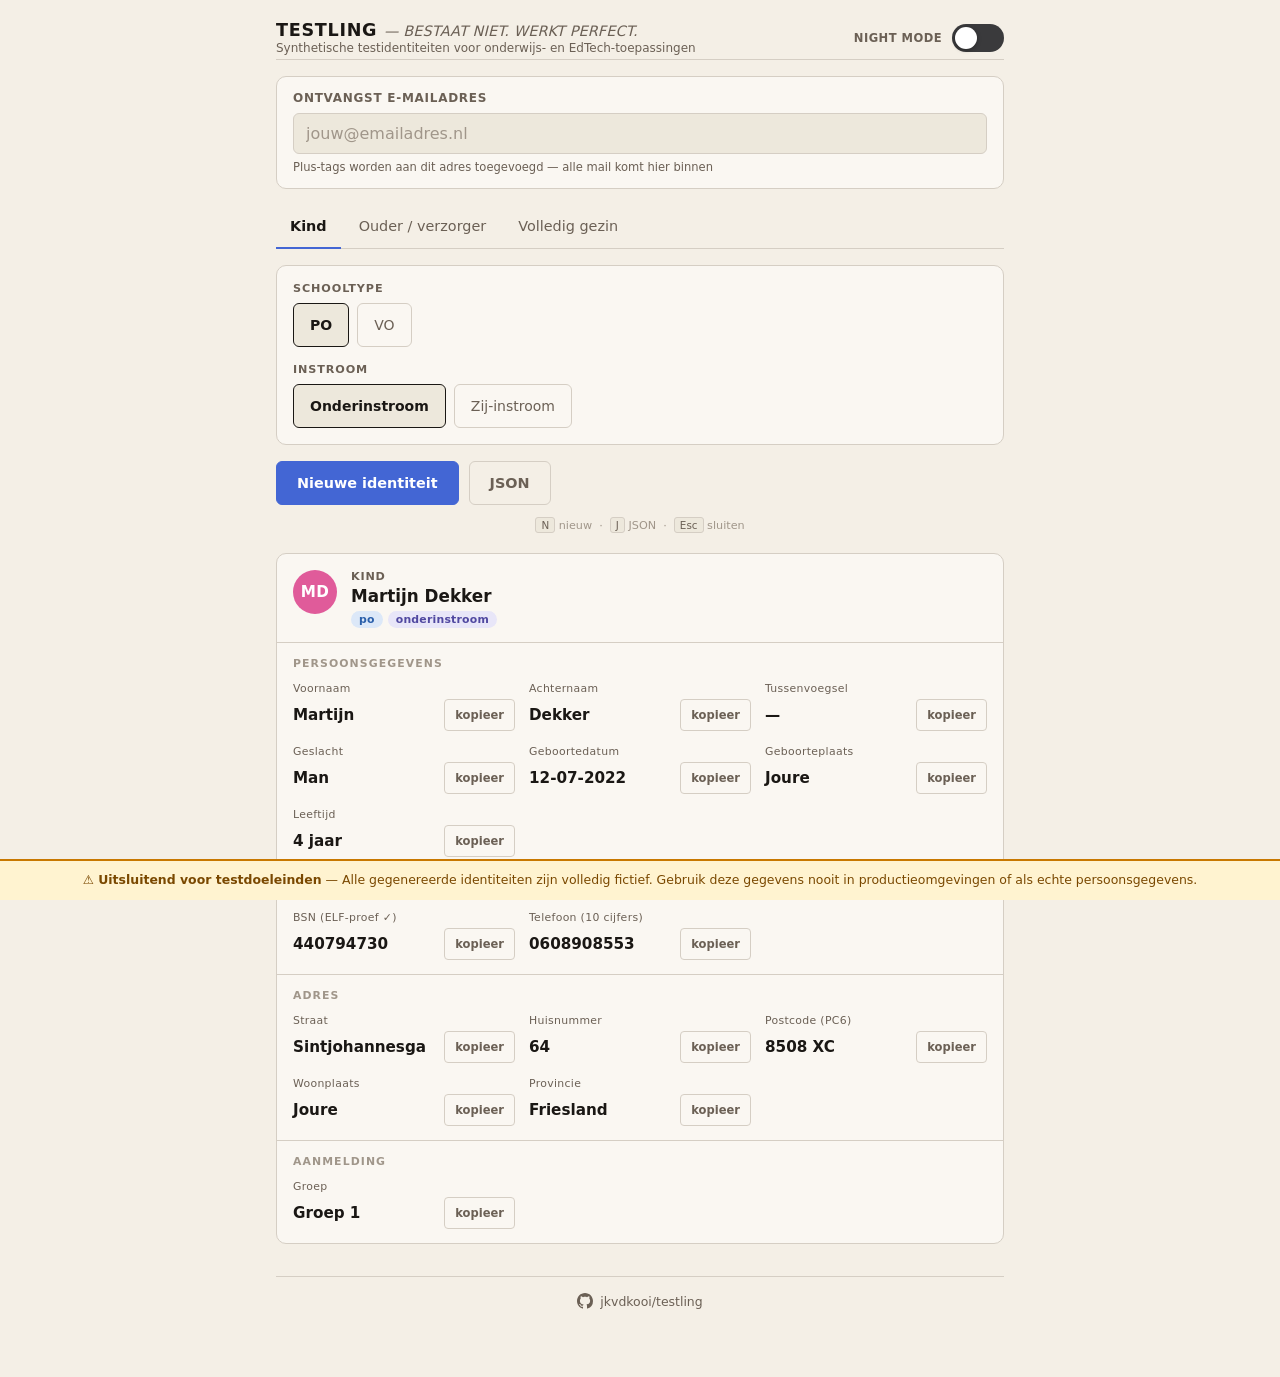
==== commit 022e678b: "feat: redesign sessie-geschiedenis als header dropdown - Verplaats paneel van fixed rechterzijde naa" ====
--- a/index.html
+++ b/index.html
@@ -15,7 +15,7 @@
 
   <title>Testling — Bestaat niet. Werkt perfect.</title>
   <!-- Cache-busting: verhoog v= bij elke release -->
-  <link rel="stylesheet" href="style.css?v=3">
+  <link rel="stylesheet" href="style.css?v=4">
 
   <!-- Import map: zorgt dat browser altijd de geversioneerde modules laadt -->
   <script type="importmap">
@@ -57,13 +57,28 @@
       <h1 class="app-titel">Testling <span class="app-tagline">— Bestaat niet. Werkt perfect.</span></h1>
       <p class="app-subtitel">Synthetische testidentiteiten voor onderwijs- en EdTech-toepassingen</p>
     </div>
-    <label class="thema-toggle" aria-label="Night mode">
-      <input type="checkbox" id="btnThema" class="thema-toggle__input">
-      <span class="thema-toggle__label">Night mode</span>
-      <span class="thema-toggle__track" aria-hidden="true">
-        <span class="thema-toggle__knop"></span>
-      </span>
-    </label>
+    <div class="header-acties">
+      <div class="gesch-container">
+        <button id="btnGesch" class="gesch-knop" hidden aria-label="Vorige identiteiten">
+          <svg viewBox="0 0 16 16" fill="currentColor" width="15" height="15" aria-hidden="true">
+            <path d="M8 3.5a.5.5 0 0 0-1 0V9a.5.5 0 0 0 .252.434l3.5 2a.5.5 0 0 0 .496-.868L8 8.71V3.5z"/>
+            <path d="M8 16A8 8 0 1 0 8 0a8 8 0 0 0 0 16zm7-8A7 7 0 1 1 1 8a7 7 0 0 1 14 0z"/>
+          </svg>
+          <span id="geschTeller" class="gesch-teller-badge" aria-hidden="true"></span>
+        </button>
+        <div id="geschPanel" class="gesch-panel" aria-hidden="true">
+          <p class="gesch-panel-titel">Vorige identiteiten</p>
+          <ul id="geschiedenisTabs" class="gesch-panel-lijst" role="list"></ul>
+        </div>
+      </div>
+      <label class="thema-toggle" aria-label="Night mode">
+        <input type="checkbox" id="btnThema" class="thema-toggle__input">
+        <span class="thema-toggle__label">Night mode</span>
+        <span class="thema-toggle__track" aria-hidden="true">
+          <span class="thema-toggle__knop"></span>
+        </span>
+      </label>
+    </div>
   </header>
 
   <main>
@@ -203,24 +218,6 @@
   </div>
 </div>
 
-<!-- Sessie-geschiedenis zijpaneel -->
-<div id="geschPanel" class="gesch-panel" aria-hidden="true">
-  <div class="gesch-panel-kop">
-    <span>Geschiedenis</span>
-    <button class="gesch-panel-sluit" id="btnGeschSluit" aria-label="Sluiten">&times;</button>
-  </div>
-  <ul class="gesch-panel-lijst" id="geschiedenisTabs" role="list"></ul>
-</div>
-<div class="gesch-backdrop" id="geschBackdrop"></div>
-<button class="gesch-toggle" id="btnGesch" hidden aria-label="Toon geschiedenis">
-  <svg viewBox="0 0 16 16" fill="currentColor" width="15" height="15" aria-hidden="true">
-    <path d="M8 3.5a.5.5 0 0 0-1 0V9a.5.5 0 0 0 .252.434l3.5 2a.5.5 0 0 0 .496-.868L8 8.71V3.5z"/>
-    <path d="M8 16A8 8 0 1 0 8 0a8 8 0 0 0 0 16zm7-8A7 7 0 1 1 1 8a7 7 0 0 1 14 0z"/>
-  </svg>
-  <span class="gesch-toggle-label">Geschiedenis</span>
-  <span class="gesch-toggle-badge" id="geschTeller" aria-hidden="true"></span>
-</button>
-
 <script type="module" src="src/main.js?v=4"></script>
 </body>
 </html>
--- a/style.css
+++ b/style.css
@@ -778,142 +778,100 @@
   color: #7a4800;
 }
 
-/* ── Sessie-geschiedenis zijpaneel ────────────────────────────────────── */
-
-.gesch-toggle {
-  position: fixed;
-  right: 0;
-  top: 50%;
-  transform: translateY(-50%);
-  z-index: 900;
-  display: flex;
-  flex-direction: column;
+/* ── Sessie-geschiedenis ──────────────────────────────────────────── */
+
+.header-acties {
+  display: flex;
   align-items: center;
-  gap: 5px;
-  padding: 14px 8px;
-  background: var(--surface);
-  border: 1px solid var(--border);
-  border-right: none;
-  border-radius: 10px 0 0 10px;
-  box-shadow: -3px 0 12px rgba(0,0,0,.2);
+  gap: 10px;
+}
+
+.gesch-container {
+  position: relative;
+}
+
+.gesch-knop {
+  position: relative;
+  display: inline-flex;
+  align-items: center;
+  justify-content: center;
+  width: 36px;
+  height: 36px;
+  background: var(--surface-2);
+  border: 1px solid var(--border);
+  border-radius: var(--radius-sm);
+  color: var(--text-muted);
   cursor: pointer;
-  color: var(--text-muted);
-  transition: background .15s, box-shadow .15s, color .15s;
-}
-
-.gesch-toggle:hover {
-  background: var(--surface-2);
-  box-shadow: -3px 0 18px rgba(0,0,0,.3);
-  color: var(--text);
-}
-
-.gesch-toggle svg { display: block; }
-
-.gesch-toggle-label {
-  writing-mode: vertical-lr;
-  transform: rotate(180deg);
-  font-size: .68rem;
-  font-weight: 600;
-  letter-spacing: .07em;
-  text-transform: uppercase;
-  color: inherit;
-}
-
-.gesch-toggle-badge {
+  transition: color .15s, background .15s, border-color .15s;
+}
+
+.gesch-knop:hover {
+  color: var(--text);
+  border-color: var(--accent);
+}
+
+.gesch-knop--actief {
+  color: var(--accent);
+  border-color: var(--accent);
+  background: color-mix(in srgb, var(--accent) 10%, var(--surface-2));
+}
+
+.gesch-teller-badge {
+  position: absolute;
+  top: -5px;
+  right: -5px;
   background: var(--accent);
   color: #fff;
-  font-size: .65rem;
+  font-size: .58rem;
   font-weight: 700;
   border-radius: 20px;
-  padding: 2px 5px;
-  min-width: 18px;
+  padding: 1px 4px;
+  min-width: 14px;
   text-align: center;
-  line-height: 1.4;
-}
-
-.gesch-backdrop {
-  display: none;
-  position: fixed;
-  inset: 0;
-  background: rgba(0,0,0,.45);
-  z-index: 950;
-}
-
-.gesch-backdrop--zichtbaar {
-  display: block;
-  animation: fadeIn .2s ease;
-}
-
-@keyframes fadeIn {
-  from { opacity: 0; }
-  to   { opacity: 1; }
+  line-height: 1.6;
 }
 
 .gesch-panel {
-  position: fixed;
-  top: 0;
+  position: absolute;
+  top: calc(100% + 8px);
   right: 0;
-  height: 100%;
-  width: min(280px, 85vw);
+  width: 220px;
   background: var(--surface);
-  border-left: 1px solid var(--border);
-  box-shadow: -6px 0 32px rgba(0,0,0,.35);
-  z-index: 1000;
+  border: 1px solid var(--border);
+  border-radius: var(--radius);
+  box-shadow: 0 8px 24px rgba(0,0,0,.22);
+  z-index: 900;
+  overflow: hidden;
+  opacity: 0;
+  transform: translateY(-6px);
+  pointer-events: none;
+  transition: opacity .15s ease, transform .15s ease;
+}
+
+.gesch-panel--open {
+  opacity: 1;
+  transform: translateY(0);
+  pointer-events: auto;
+}
+
+.gesch-panel-titel {
+  font-size: .72rem;
+  font-weight: 600;
+  letter-spacing: .06em;
+  text-transform: uppercase;
+  color: var(--text-muted);
+  padding: 10px 12px 6px;
+  border-bottom: 1px solid var(--border);
+  margin: 0;
+}
+
+.gesch-panel-lijst {
+  max-height: 280px;
+  overflow-y: auto;
+  padding: 4px;
   display: flex;
   flex-direction: column;
-  transform: translateX(100%);
-  transition: transform .25s cubic-bezier(.4, 0, .2, 1);
-}
-
-.gesch-panel--open {
-  transform: translateX(0);
-}
-
-.gesch-panel-kop {
-  display: flex;
-  align-items: center;
-  justify-content: space-between;
-  padding: 18px 16px 14px;
-  border-bottom: 1px solid var(--border);
-  flex-shrink: 0;
-}
-
-.gesch-panel-kop > span {
-  font-size: .92rem;
-  font-weight: 700;
-  letter-spacing: .02em;
-  color: var(--text);
-}
-
-.gesch-panel-sluit {
-  display: flex;
-  align-items: center;
-  justify-content: center;
-  width: 28px;
-  height: 28px;
-  background: none;
-  border: 1px solid transparent;
-  border-radius: var(--radius-sm);
-  cursor: pointer;
-  color: var(--text-muted);
-  font-size: 1.3rem;
-  line-height: 1;
-  transition: color .15s, background .15s, border-color .15s;
-}
-
-.gesch-panel-sluit:hover {
-  color: var(--text);
-  background: var(--surface-2);
-  border-color: var(--border);
-}
-
-.gesch-panel-lijst {
-  flex: 1;
-  overflow-y: auto;
-  padding: 8px;
-  display: flex;
-  flex-direction: column;
-  gap: 3px;
+  gap: 2px;
   list-style: none;
   margin: 0;
   scrollbar-width: thin;
@@ -923,14 +881,14 @@
 .gesch-item {
   width: 100%;
   text-align: left;
-  padding: 9px 12px;
+  padding: 8px 10px;
   border-radius: var(--radius-sm);
-  border: 1px solid transparent;
+  border: none;
   background: transparent;
   color: var(--text-muted);
   font-size: .85rem;
   cursor: pointer;
-  transition: background .12s, color .12s, border-color .12s;
+  transition: background .1s, color .1s;
   white-space: nowrap;
   overflow: hidden;
   text-overflow: ellipsis;
@@ -939,12 +897,10 @@
 .gesch-item:hover {
   background: var(--surface-2);
   color: var(--text);
-  border-color: var(--border);
 }
 
 .gesch-item--actief {
   background: color-mix(in srgb, var(--accent) 12%, var(--surface));
-  border-color: color-mix(in srgb, var(--accent) 35%, transparent);
   color: var(--accent);
   font-weight: 600;
 }
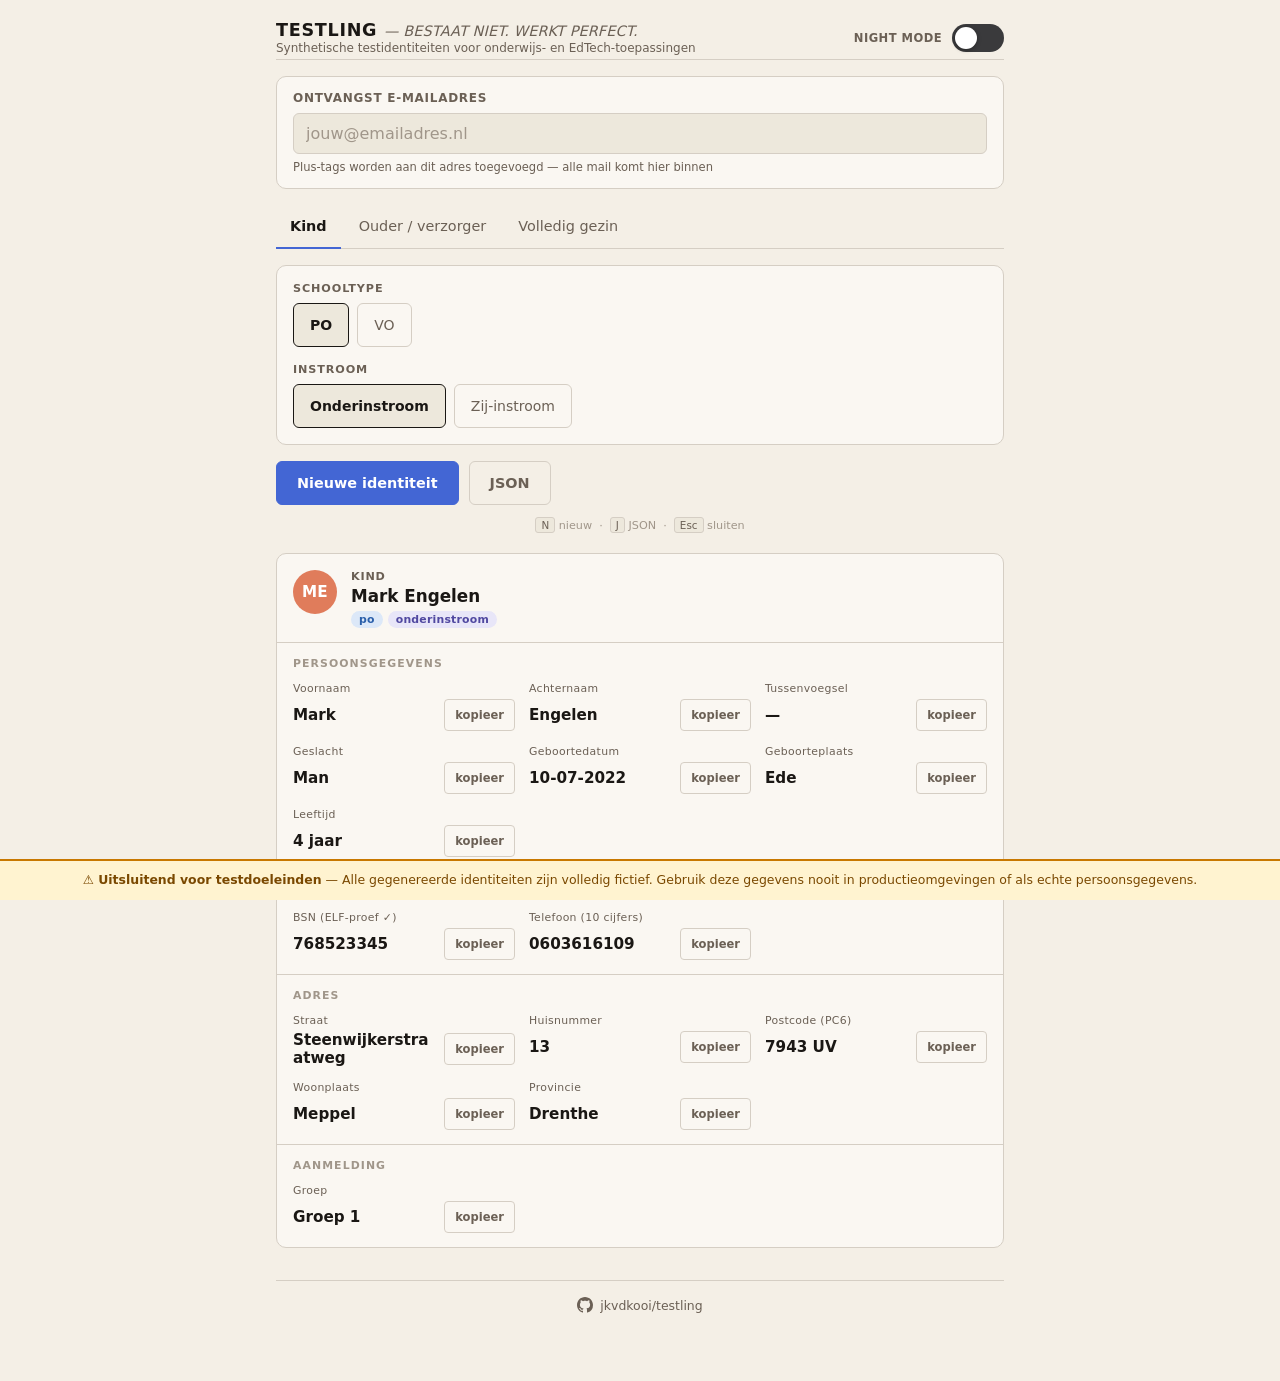
==== commit 13cbeae8: "feat: voeg wis-sessie knop toe aan geschiedenis dropdown - Onderaan het paneel: prullenbak-icoon + '" ====
--- a/index.html
+++ b/index.html
@@ -21,7 +21,7 @@
   <script type="importmap">
   {
     "imports": {
-      "/src/main.js":                    "/src/main.js?v=4",
+      "/src/main.js":                    "/src/main.js?v=5",
       "/src/ui/render.js":               "/src/ui/render.js?v=4",
       "/src/ui/copy.js":                 "/src/ui/copy.js?v=3",
       "/src/generators/person.js":       "/src/generators/person.js?v=4",
@@ -69,6 +69,15 @@
         <div id="geschPanel" class="gesch-panel" aria-hidden="true">
           <p class="gesch-panel-titel">Vorige identiteiten</p>
           <ul id="geschiedenisTabs" class="gesch-panel-lijst" role="list"></ul>
+          <div class="gesch-panel-footer">
+            <button id="btnWisGesch" class="gesch-wis-btn" aria-label="Wis sessiegeschiedenis">
+              <svg viewBox="0 0 16 16" fill="currentColor" width="13" height="13" aria-hidden="true">
+                <path d="M5.5 5.5A.5.5 0 0 1 6 6v6a.5.5 0 0 1-1 0V6a.5.5 0 0 1 .5-.5zm2.5 0a.5.5 0 0 1 .5.5v6a.5.5 0 0 1-1 0V6a.5.5 0 0 1 .5-.5zm3 .5a.5.5 0 0 0-1 0v6a.5.5 0 0 0 1 0V6z"/>
+                <path fill-rule="evenodd" d="M14.5 3a1 1 0 0 1-1 1H13v9a2 2 0 0 1-2 2H5a2 2 0 0 1-2-2V4h-.5a1 1 0 0 1-1-1V2a1 1 0 0 1 1-1H6a1 1 0 0 1 1-1h2a1 1 0 0 1 1 1h3.5a1 1 0 0 1 1 1v1zM4.118 4 4 4.059V13a1 1 0 0 0 1 1h6a1 1 0 0 0 1-1V4.059L11.882 4H4.118zM2.5 3V2h11v1h-11z"/>
+              </svg>
+              Wis sessie
+            </button>
+          </div>
         </div>
       </div>
       <label class="thema-toggle" aria-label="Night mode">
@@ -218,6 +227,6 @@
   </div>
 </div>
 
-<script type="module" src="src/main.js?v=4"></script>
+<script type="module" src="src/main.js?v=5"></script>
 </body>
 </html>
--- a/style.css
+++ b/style.css
@@ -904,3 +904,28 @@
   color: var(--accent);
   font-weight: 600;
 }
+
+.gesch-panel-footer {
+  border-top: 1px solid var(--border);
+  padding: 4px;
+}
+
+.gesch-wis-btn {
+  display: flex;
+  align-items: center;
+  gap: 6px;
+  width: 100%;
+  padding: 7px 10px;
+  border: none;
+  background: transparent;
+  border-radius: var(--radius-sm);
+  color: var(--text-muted);
+  font-size: .82rem;
+  cursor: pointer;
+  transition: background .1s, color .1s;
+}
+
+.gesch-wis-btn:hover {
+  background: color-mix(in srgb, #ef4444 10%, var(--surface));
+  color: #ef4444;
+}
